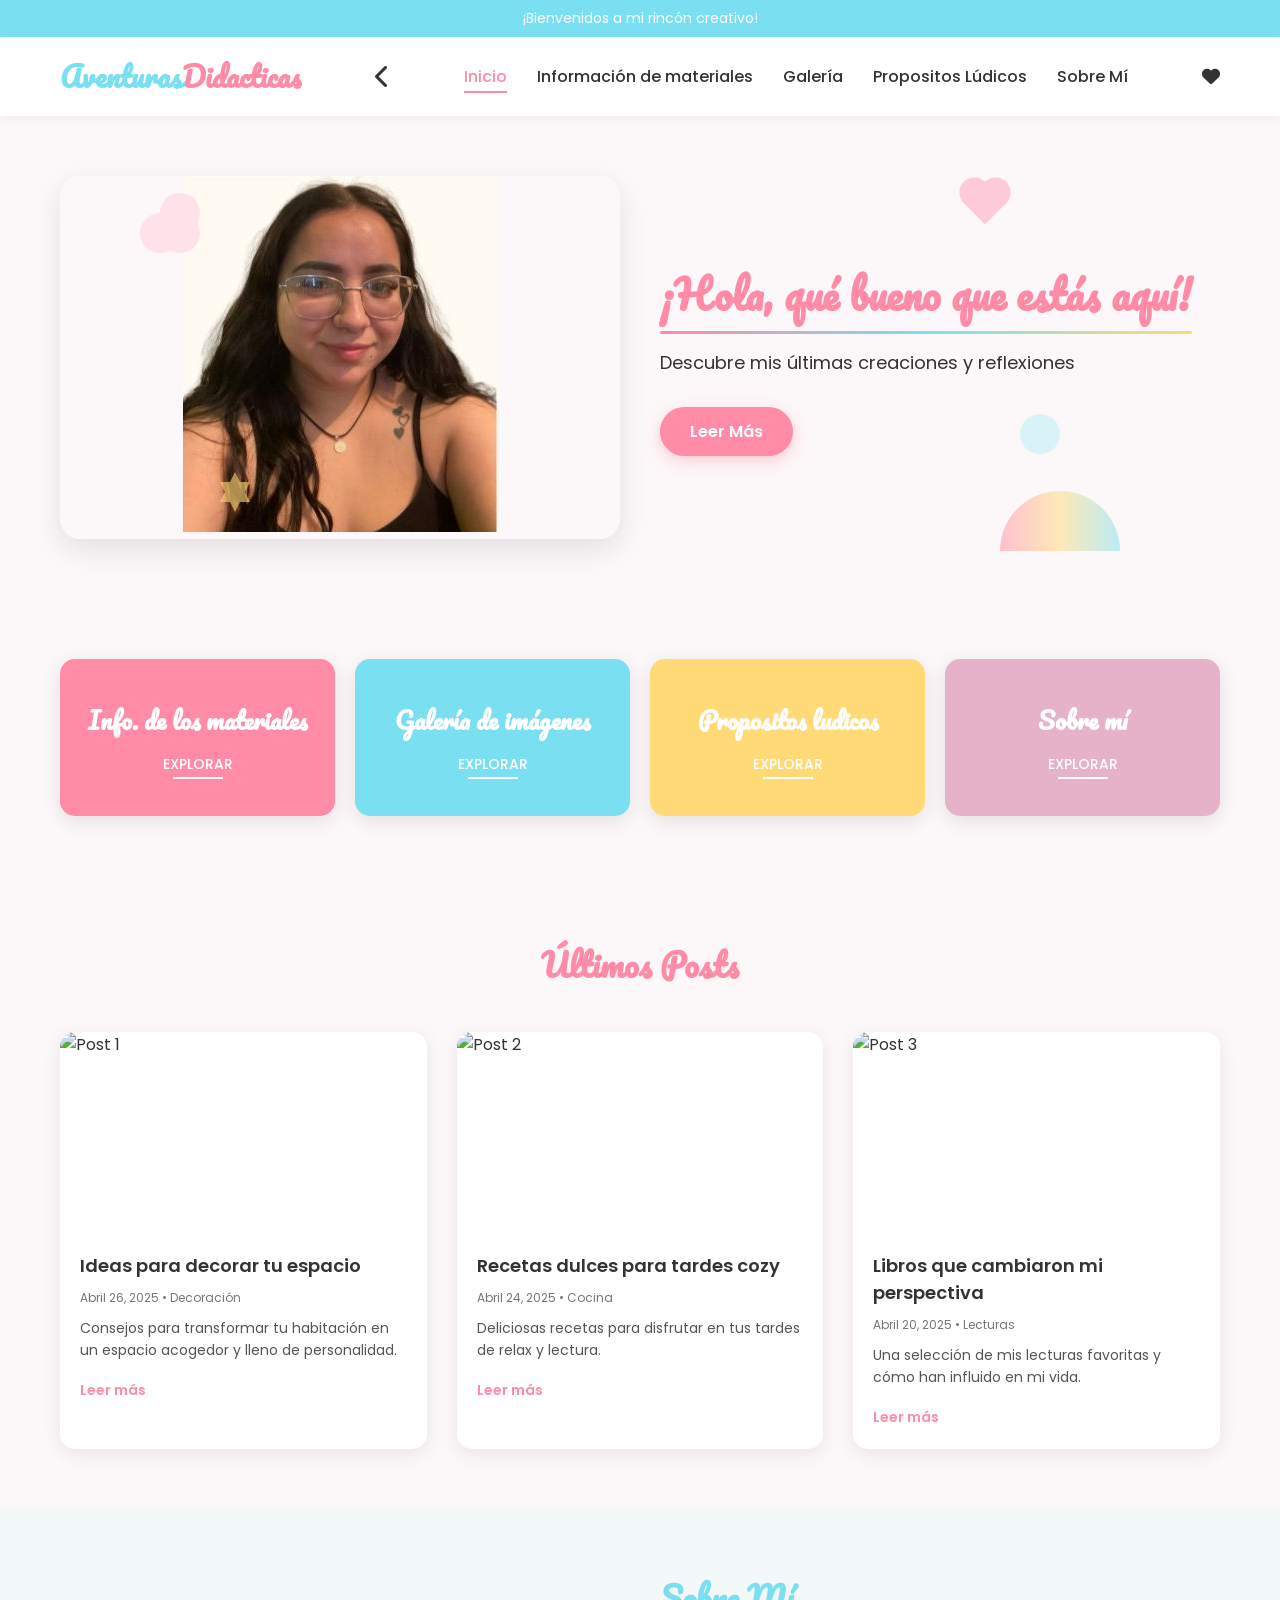
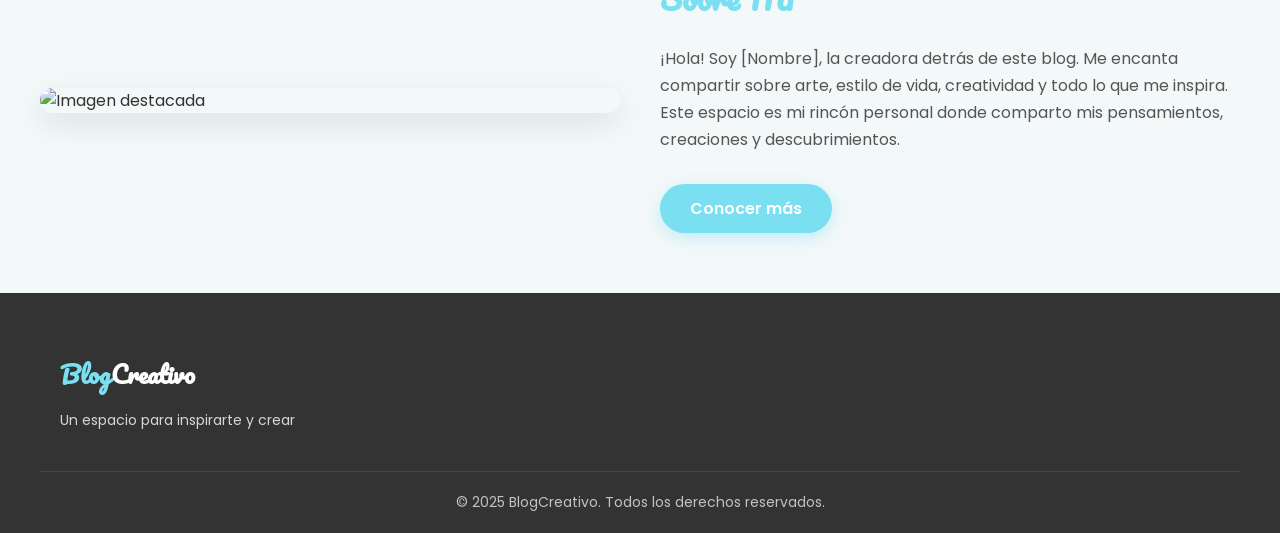
==== index.html @ 24605222 "todo" ====
<!DOCTYPE html>
<html lang="es">
<head>
    <meta charset="UTF-8">
    <meta name="viewport" content="width=device-width, initial-scale=1.0">
    <title>Dafhne Saenz</title>
    <link rel="stylesheet" href="styles.css">
    <link rel="icon" href="img/usuario.png" type="image/x-icon">
    <link href="https://cdnjs.cloudflare.com/ajax/libs/font-awesome/6.4.0/css/all.min.css" rel="stylesheet">
    <link href="https://fonts.googleapis.com/css2?family=Poppins:wght@300;400;500;600;700&family=Pacifico&display=swap" rel="stylesheet">
</head>
<body>
    <!-- Barra de navegación -->
    <header>
        <div class="header-top">
            <div class="announcement">
                <p>¡Bienvenidos a mi rincón creativo!</p>
            </div>
        </div>
        <nav>
            <div class="nav-container">
                <div class="logo">
                    <a href="index.html">
                        <h1><span>Aventuras</span>Didacticas</h1>
                    </a>
                </div>
                <div class="back-button">
                    <a href="index.html"><i class="fas fa-chevron-left"></i></a>
                </div>
                <div class="menu-items">
                    <ul>
                        <li><a href="index.html" class="active">Inicio</a></li>
                        <li><a href="info_materiales.html">Información de materiales</a></li>
                        <li><a href="galeria.html">Galería</a></li>
                        <li><a href="propositos.html">Propositos Lúdicos</a></li>
                        <li><a href="sobre_mi.html">Sobre Mí</a></li>
                    </ul>
                </div>
                <div class="social-icons">
                    <a href="#"><i class="fas fa-heart"></i></a>
                </div>
            </div>
        </nav>
    </header>

    <!-- Sección Hero -->
    <section class="hero">
        <div class="hero-content">
            <div class="hero-image">
                <img src="img/dafh.jpg" alt="Imagen destacada">
            </div>
            <div class="hero-text">
                <h2 class="fancy-title">¡Hola, qué bueno que estás aquí!</h2>
                <p>Descubre mis últimas creaciones y reflexiones </p>
                <a href="#latest-posts" class="btn btn-primary">Leer Más</a>
            </div>
        </div>
        <div class="decorative-elements">
            <div class="rainbow"></div>
            <div class="flower flower-1"></div>
            <div class="flower flower-2"></div>
            <div class="heart heart-1"></div>
            <div class="star star-1"></div>
        </div>
    </section>

    <!-- Categorías -->
    <section class="categories">
        <div class="category-grid">
            <a href="info_materiales.html">
                <div class="category-card" style="background-color: #FF8BA7;">
                    <h3>Info. de los materiales</h3>
                    <span class="shop-now">explorar</span>
                </div>
            </a>
            <a href="galeria.html">
                <div class="category-card" style="background-color: #7BDFF2;">
                    <h3>Galería de imágenes</h3>
                    <span class="shop-now">explorar</span>
                </div>
            </a>
            <a href="propositos.html">
                <div class="category-card" style="background-color: #FFDA77;">
                    <h3>Propositos ludicos</h3>
                    <span class="shop-now">explorar</span>
                </div>
            </a>
            <a href="sobre_mi.html">
                <div class="category-card" style="background-color: #E5B2CA;">
                    <h3>Sobre mí</h3>
                    <span class="shop-now">explorar</span>
                </div>
            </a>
        </div>
    </section>
    <!-- Últimos Posts -->
    <section class="latest-posts" id="latest-posts">
        <h2 class="section-title">Últimos Posts</h2>
        <div class="posts-grid">
            <article class="post-card">
                <div class="post-image">
                    <img src="placeholder-post1.jpg" alt="Post 1">
                </div>
                <div class="post-info">
                    <h3>Ideas para decorar tu espacio</h3>
                    <p class="post-meta">Abril 26, 2025 • Decoración</p>
                    <p class="post-excerpt">Consejos para transformar tu habitación en un espacio acogedor y lleno de personalidad.</p>
                    <a href="#" class="read-more">Leer más</a>
                </div>
            </article>
            <article class="post-card">
                <div class="post-image">
                    <img src="placeholder-post2.jpg" alt="Post 2">
                </div>
                <div class="post-info">
                    <h3>Recetas dulces para tardes cozy</h3>
                    <p class="post-meta">Abril 24, 2025 • Cocina</p>
                    <p class="post-excerpt">Deliciosas recetas para disfrutar en tus tardes de relax y lectura.</p>
                    <a href="#" class="read-more">Leer más</a>
                </div>
            </article>
            <article class="post-card">
                <div class="post-image">
                    <img src="placeholder-post3.jpg" alt="Post 3">
                </div>
                <div class="post-info">
                    <h3>Libros que cambiaron mi perspectiva</h3>
                    <p class="post-meta">Abril 20, 2025 • Lecturas</p>
                    <p class="post-excerpt">Una selección de mis lecturas favoritas y cómo han influido en mi vida.</p>
                    <a href="#" class="read-more">Leer más</a>
                </div>
            </article>
        </div>
    </section>

    <!-- Sección Destacada -->
    <section class="featured-section">
        <div class="featured-content">
            <div class="featured-image">
                <img src="placeholder-featured.jpg" alt="Imagen destacada">
            </div>
            <div class="featured-text">
                <h2>Sobre Mí</h2>
                <p>¡Hola! Soy [Nombre], la creadora detrás de este blog. Me encanta compartir sobre arte, estilo de vida, creatividad y todo lo que me inspira. Este espacio es mi rincón personal donde comparto mis pensamientos, creaciones y descubrimientos.</p>
                <a href="#" class="btn btn-secondary">Conocer más</a>
            </div>
        </div>
    </section>

    <!-- Footer -->
    <footer>
        <div class="footer-content">
            <div class="footer-logo">
                <h3><span>Blog</span>Creativo</h3>
                <p>Un espacio para inspirarte y crear</p>
            </div>
        </div>
        <div class="footer-bottom">
            <p>&copy; 2025 BlogCreativo. Todos los derechos reservados.</p>
        </div>
    </footer>

    <script src="script.js"></script>
</body>
</html>
---- styles.css ----
/* Estilos Generales */
:root {
    --primary-color: #FF8BA7;
    --secondary-color: #7BDFF2;
    --accent-color: #FFDA77;
    --light-color: #FCF7F8;
    --dark-color: #333333;
    --font-primary: 'Poppins', sans-serif;
    --font-accent: 'Pacifico', cursive;
}

* {
    margin: 0;
    padding: 0;
    box-sizing: border-box;
}

body {
    font-family: var(--font-primary);
    color: var(--dark-color);
    background-color: #fcf7f8;
    overflow-x: hidden;
}

a {
    text-decoration: none;
    color: inherit;
}

ul {
    list-style: none;
}

img {
    max-width: 100%;
    height: auto;
}

/* Animaciones generales */
@keyframes float {
    0% { transform: translateY(0); }
    50% { transform: translateY(-10px); }
    100% { transform: translateY(0); }
}

@keyframes fadeIn {
    from { opacity: 0; }
    to { opacity: 1; }
}

@keyframes pulse {
    0% { transform: scale(1); }
    50% { transform: scale(1.05); }
    100% { transform: scale(1); }
}

/* Header */
.header-top {
    background-color: var(--secondary-color);
    padding: 8px 0;
    text-align: center;
}

.announcement p {
    font-size: 14px;
    color: white;
    margin: 0;
}

nav {
    background-color: white;
    padding: 15px 0;
    box-shadow: 0 2px 10px rgba(0, 0, 0, 0.05);
    position: sticky;
    top: 0;
    z-index: 100;
}

.nav-container {
    display: flex;
    justify-content: space-between;
    align-items: center;
    max-width: 1200px;
    margin: 0 auto;
    padding: 0 20px;
}

.logo h1 {
    font-family: var(--font-accent);
    font-size: 28px;
    color: var(--primary-color);
}

.logo span {
    color: var(--secondary-color);
}

.back-button {
    font-size: 24px;
    color: var(--dark-color);
    cursor: pointer;
}

.menu-items ul {
    display: flex;
    gap: 30px;
}

.menu-items a {
    font-size: 16px;
    font-weight: 500;
    transition: color 0.3s ease;
    position: relative;
}

.menu-items a:hover {
    color: var(--primary-color);
}

.menu-items a.active {
    color: var(--primary-color);
}

.menu-items a.active:after {
    content: '';
    position: absolute;
    bottom: -5px;
    left: 0;
    width: 100%;
    height: 2px;
    background-color: var(--primary-color);
}

.social-icons {
    display: flex;
    gap: 15px;
}

.social-icons a {
    font-size: 18px;
    color: var(--dark-color);
    transition: color 0.3s ease;
}

.social-icons a:hover {
    color: var(--primary-color);
}

/* Hero Section */
.hero {
    padding: 60px 20px;
    max-width: 1200px;
    margin: 0 auto;
    position: relative;
    overflow: hidden;
}

.hero-content {
    display: flex;
    align-items: center;
    gap: 40px;
}

.hero-image {
    flex: 1;
    border-radius: 20px;
    display: block;
    margin: 0 auto;
    text-align: center;
    overflow: hiddesn;
    box-shadow: 0 10px 30px rgba(0, 0, 0, 0.1);
    transition: transform 0.5s ease;
}

.hero-image:hover {
    transform: translateY(-10px);
}

.hero-text {
    flex: 1;
    z-index: 2;
}

.fancy-title {
    font-family: var(--font-accent);
    font-size: 40px;
    margin-bottom: 20px;
    color: var(--primary-color);
    position: relative;
    display: inline-block;
}

.fancy-title:after {
    content: '';
    position: absolute;
    bottom: -5px;
    left: 0;
    width: 100%;
    height: 3px;
    background: linear-gradient(to right, var(--primary-color), var(--secondary-color), var(--accent-color));
    border-radius: 3px;
}

.hero-text p {
    font-size: 18px;
    line-height: 1.6;
    margin-bottom: 30px;
}

.btn {
    display: inline-block;
    padding: 12px 30px;
    border-radius: 30px;
    font-weight: 600;
    font-size: 16px;
    cursor: pointer;
    transition: all 0.3s ease;
}

.btn-primary {
    background-color: var(--primary-color);
    color: white;
    box-shadow: 0 5px 15px rgba(255, 139, 167, 0.4);
}

.btn-primary:hover {
    background-color: #ff7a9a;
    transform: translateY(-3px);
}

.btn-secondary {
    background-color: var(--secondary-color);
    color: white;
    box-shadow: 0 5px 15px rgba(123, 223, 242, 0.4);
}

.btn-secondary:hover {
    background-color: #6ad0e3;
    transform: translateY(-3px);
}

/* Elementos decorativos */
.decorative-elements {
    position: absolute;
    width: 100%;
    height: 100%;
    top: 0;
    left: 0;
    z-index: 1;
    pointer-events: none;
}

.rainbow {
    position: absolute;
    width: 120px;
    height: 60px;
    border-top-left-radius: 60px;
    border-top-right-radius: 60px;
    background: linear-gradient(to right, #ff8ba7, #ffda77, #7bdff2);
    right: 10%;
    bottom: 10%;
    opacity: 0.5;
    animation: float 6s ease-in-out infinite;
}

.flower {
    position: absolute;
    width: 40px;
    height: 40px;
    border-radius: 50%;
}

.flower-1 {
    background-color: #FFE1E9;
    top: 20%;
    left: 10%;
    animation: float 4s ease-in-out infinite;
}

.flower-2 {
    background-color: #D9F2F8;
    bottom: 30%;
    right: 15%;
    animation: float 5s ease-in-out infinite 1s;
}

.flower:before, .flower:after {
    content: '';
    position: absolute;
    width: 40px;
    height: 40px;
    border-radius: 50%;
}

.flower-1:before {
    background-color: #FFE1E9;
    top: -20px;
    left: 0;
}

.flower-1:after {
    background-color: #FFE1E9;
    top: 0;
    left: -20px;
}

.heart {
    position: absolute;
    width: 30px;
    height: 30px;
    background-color: var(--primary-color);
    transform: rotate(45deg);
    opacity: 0.4;
    animation: pulse 4s ease-in-out infinite;
}

.heart-1 {
    top: 15%;
    right: 20%;
}

.heart:before, .heart:after {
    content: '';
    position: absolute;
    width: 30px;
    height: 30px;
    border-radius: 50%;
    background-color: var(--primary-color);
}

.heart:before {
    top: -15px;
    left: 0;
}

.heart:after {
    top: 0;
    left: -15px;
}

.star {
    position: absolute;
    width: 0;
    height: 0;
    border-left: 15px solid transparent;
    border-right: 15px solid transparent;
    border-bottom: 30px solid var(--accent-color);
    opacity: 0.6;
    animation: float 5s ease-in-out infinite 0.5s;
}

.star-1 {
    bottom: 20%;
    left: 15%;
}

.star:after {
    content: '';
    position: absolute;
    width: 0;
    height: 0;
    border-left: 15px solid transparent;
    border-right: 15px solid transparent;
    border-top: 30px solid var(--accent-color);
    top: 10px;
    left: -15px;
}

/* Categorías */
.categories {
    padding: 60px 20px;
    max-width: 1200px;
    margin: 0 auto;
}

.category-grid {
    display: grid;
    grid-template-columns: repeat(4, 1fr);
    gap: 20px;
}

.category-card {
    border-radius: 15px;
    padding: 40px 20px;
    text-align: center;
    color: white;
    box-shadow: 0 5px 20px rgba(0, 0, 0, 0.1);
    transition: transform 0.3s ease;
    cursor: pointer;
    position: relative;
    overflow: hidden;
}

.category-card:hover {
    transform: translateY(-10px);
}

.category-card h3 {
    font-family: var(--font-accent);
    font-size: 24px;
    margin-bottom: 10px;
}

.shop-now {
    font-size: 14px;
    font-weight: 500;
    text-transform: uppercase;
    position: relative;
}

.shop-now:after {
    content: '';
    position: absolute;
    bottom: -5px;
    left: 50%;
    transform: translateX(-50%);
    width: 50px;
    height: 2px;
    background-color: white;
    transition: width 0.3s ease;
}

.category-card:hover .shop-now:after {
    width: 80px;
}

/* Suscripción */
.subscribe {
    background-color: #FFE1E9;
    padding: 60px 20px;
    text-align: center;
    position: relative;
    overflow: hidden;
}

.rainbow-icon {
    width: 80px;
    height: 40px;
    border-top-left-radius: 80px;
    border-top-right-radius: 80px;
    background: linear-gradient(to right, #ff8ba7, #ffda77, #7bdff2, #ff8ba7);
    margin: 0 auto 20px;
    position: relative;
    overflow: hidden;
}

.rainbow-icon:before {
    content: '';
    position: absolute;
    width: 60px;
    height: 60px;
    background-color: white;
    border-radius: 50%;
    bottom: -30px;
    left: 50%;
    transform: translateX(-50%);
}

.subscribe-title {
    font-family: var(--font-accent);
    font-size: 36px;
    margin-bottom: 20px;
    background: linear-gradient(to right, #ff8ba7, #ffda77, #7bdff2, #ff8ba7);
    -webkit-background-clip: text;
    background-clip: text;
    color: transparent;
    display: inline-block;
}

.subscribe p {
    font-size: 16px;
    max-width: 500px;
    margin: 0 auto 30px;
}

.subscribe-form {
    display: flex;
    max-width: 500px;
    margin: 0 auto;
}

.subscribe-form input {
    flex: 1;
    padding: 15px;
    border: none;
    border-radius: 30px 0 0 30px;
    font-size: 14px;
}

.subscribe-form button {
    background-color: var(--primary-color);
    color: white;
    border: none;
    border-radius: 0 30px 30px 0;
    padding: 0 20px;
    cursor: pointer;
    transition: background-color 0.3s ease;
}

.subscribe-form button:hover {
    background-color: #ff7a9a;
}

/* Últimos Posts */
.latest-posts {
    padding: 60px 20px;
    max-width: 1200px;
    margin: 0 auto;
}

.section-title {
    font-family: var(--font-accent);
    font-size: 32px;
    text-align: center;
    margin-bottom: 40px;
    color: var(--primary-color);
}

.posts-grid {
    display: grid;
    grid-template-columns: repeat(3, 1fr);
    gap: 30px;
}

.post-card {
    background-color: white;
    border-radius: 15px;
    overflow: hidden;
    box-shadow: 0 5px 20px rgba(0, 0, 0, 0.08);
    transition: transform 0.3s ease;
}

.post-card:hover {
    transform: translateY(-10px);
}

.post-image {
    height: 200px;
    overflow: hidden;
}

.post-image img {
    width: 100%;
    height: 100%;
    object-fit: cover;
    transition: transform 0.5s ease;
}

.post-card:hover .post-image img {
    transform: scale(1.1);
}

.post-info {
    padding: 20px;
}

.post-info h3 {
    font-size: 18px;
    margin-bottom: 10px;
    font-weight: 600;
}

.post-meta {
    font-size: 12px;
    color: #777;
    margin-bottom: 10px;
}

.post-excerpt {
    font-size: 14px;
    line-height: 1.6;
    margin-bottom: 15px;
    color: #555;
}

.read-more {
    font-size: 14px;
    font-weight: 600;
    color: var(--primary-color);
    position: relative;
}

.read-more:after {
    content: '';
    position: absolute;
    bottom: -3px;
    left: 0;
    width: 0;
    height: 2px;
    background-color: var(--primary-color);
    transition: width 0.3s ease;
}

.read-more:hover:after {
    width: 100%;
}

/* Sección Destacada */
.featured-section {
    padding: 60px 20px;
    background-color: #F3F8F9;
}

.featured-content {
    max-width: 1200px;
    margin: 0 auto;
    display: flex;
    gap: 40px;
    align-items: center;
}

.featured-image {
    flex: 1;
    border-radius: 20px;
    overflow: hidden;
    box-shadow: 0 10px 30px rgba(0, 0, 0, 0.1);
}

.featured-text {
    flex: 1;
}

.featured-text h2 {
    font-family: var(--font-accent);
    font-size: 32px;
    margin-bottom: 20px;
    color: var(--secondary-color);
}

.featured-text p {
    font-size: 16px;
    line-height: 1.7;
    margin-bottom: 30px;
    color: #555;
}

/* Footer */
footer {
    background-color: #333;
    color: white;
    padding-top: 60px;
}

.footer-content {
    max-width: 1200px;
    margin: 0 auto;
    display: flex;
    padding: 0 20px 40px;
    border-bottom: 1px solid rgba(255, 255, 255, 0.1);
}

.footer-logo {
    flex: 1;
}

.footer-logo h3 {
    font-family: var(--font-accent);
    font-size: 24px;
    margin-bottom: 15px;
}

.footer-logo span {
    color: var(--secondary-color);
}

.footer-logo p {
    font-size: 14px;
    opacity: 0.8;
}

.footer-links {
    flex: 2;
    display: flex;
    justify-content: space-between;
}

.footer-column h4 {
    font-size: 18px;
    margin-bottom: 20px;
    position: relative;
    display: inline-block;
}

.footer-column h4:after {
    content: '';
    position: absolute;
    bottom: -5px;
    left: 0;
    width: 30px;
    height: 2px;
    background-color: var(--primary-color);
}

.footer-column ul li {
    margin-bottom: 10px;
}

.footer-column ul li a {
    font-size: 14px;
    opacity: 0.8;
    transition: opacity 0.3s ease;
}

.footer-column ul li a:hover {
    opacity: 1;
}

.footer-column .social-icons {
    display: flex;
    gap: 15px;
}

.footer-column .social-icons a {
    font-size: 18px;
    opacity: 0.8;
    transition: opacity 0.3s ease;
}

.footer-column .social-icons a:hover {
    opacity: 1;
}

.footer-bottom {
    text-align: center;
    padding: 20px;
    font-size: 14px;
    opacity: 0.7;
}

/* Responsive */
@media (max-width: 1024px) {
    .category-grid {
        grid-template-columns: repeat(2, 1fr);
    }
    
    .posts-grid {
        grid-template-columns: repeat(2, 1fr);
    }
}

@media (max-width: 768px) {
    .hero-content {
        flex-direction: column;
    }
    
    .hero-image {
        width: 80%;
        margin: 0 auto;
    }
    
    .hero-text {
        text-align: center;
    }
    
    .posts-grid {
        grid-template-columns: 1fr;
    }
    
    .featured-content {
        flex-direction: column;
    }
    
    .footer-content {
        flex-direction: column;
        gap: 40px;
    }
    
    .footer-links {
        flex-direction: column;
        gap: 30px;
    }
}

@media (max-width: 576px) {
    .menu-items {
        display: none;
    }
    
    .category-grid {
        grid-template-columns: 1fr;
    }
}
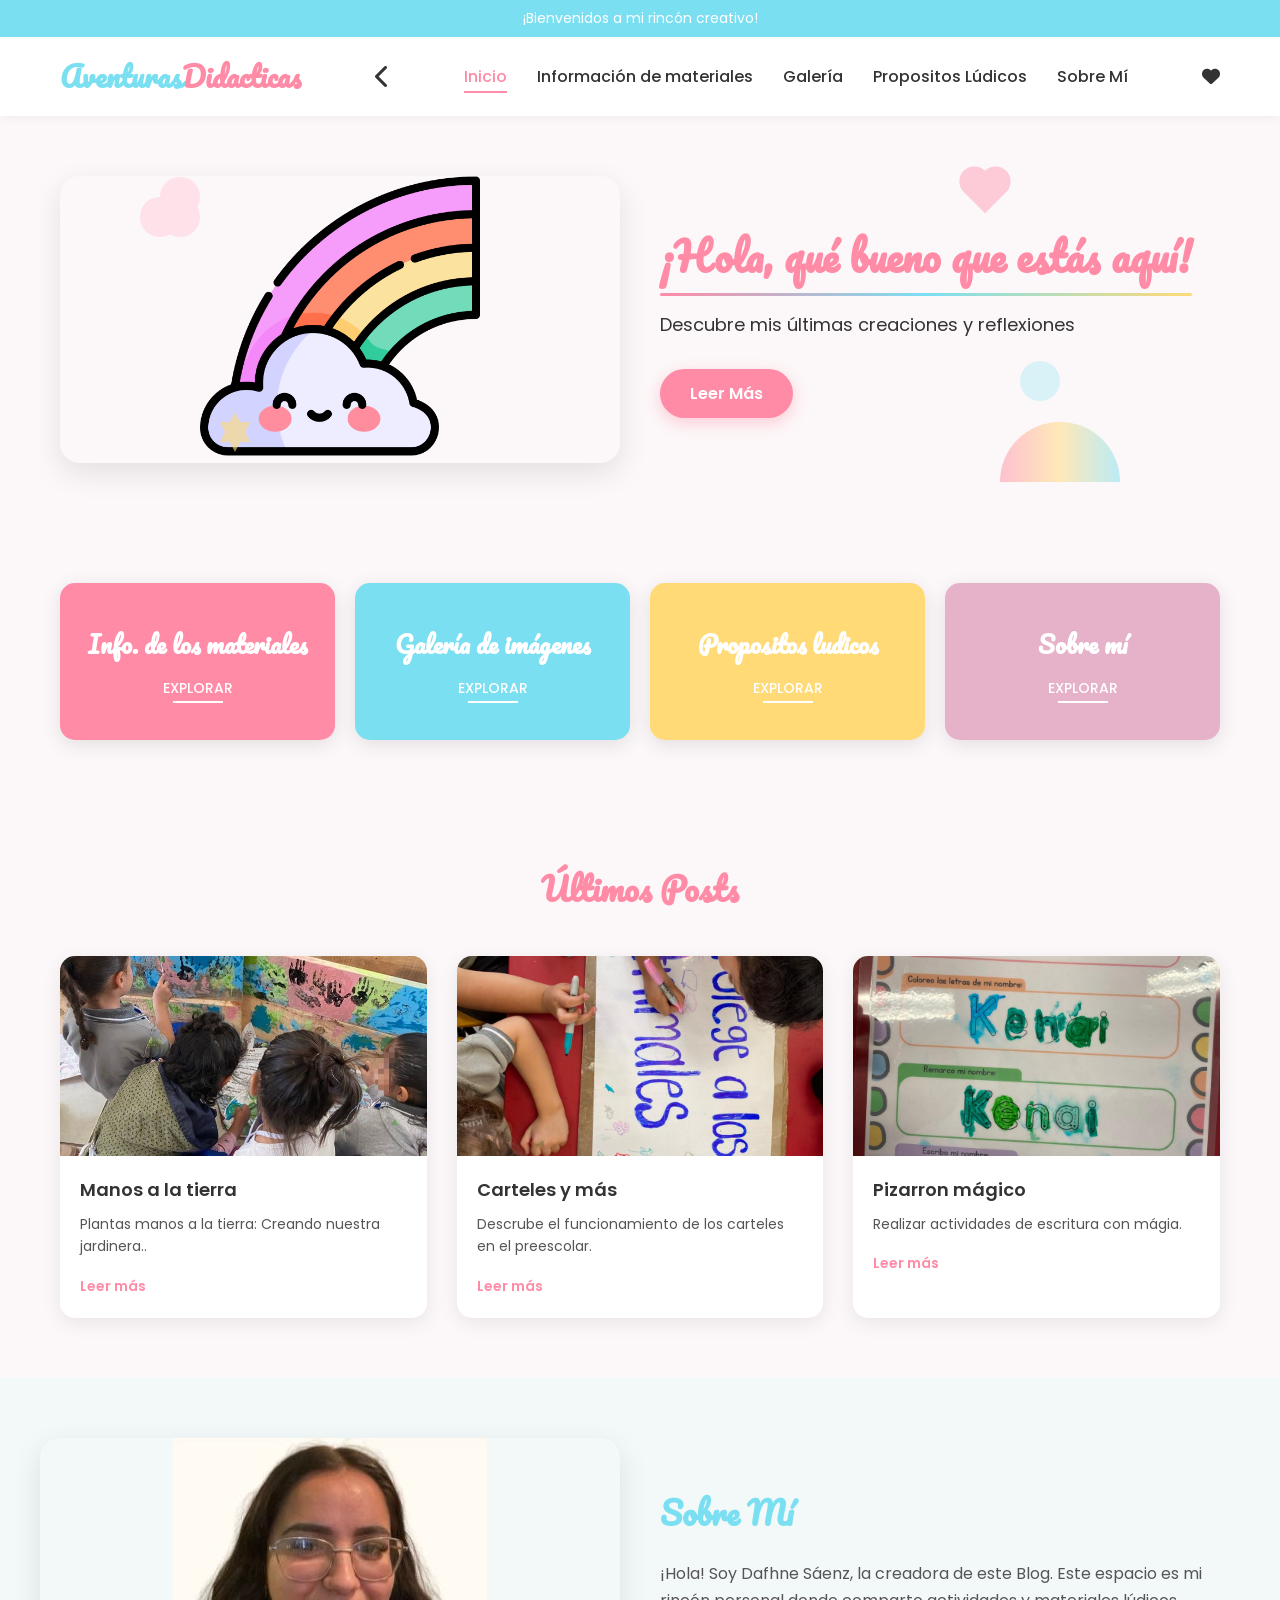
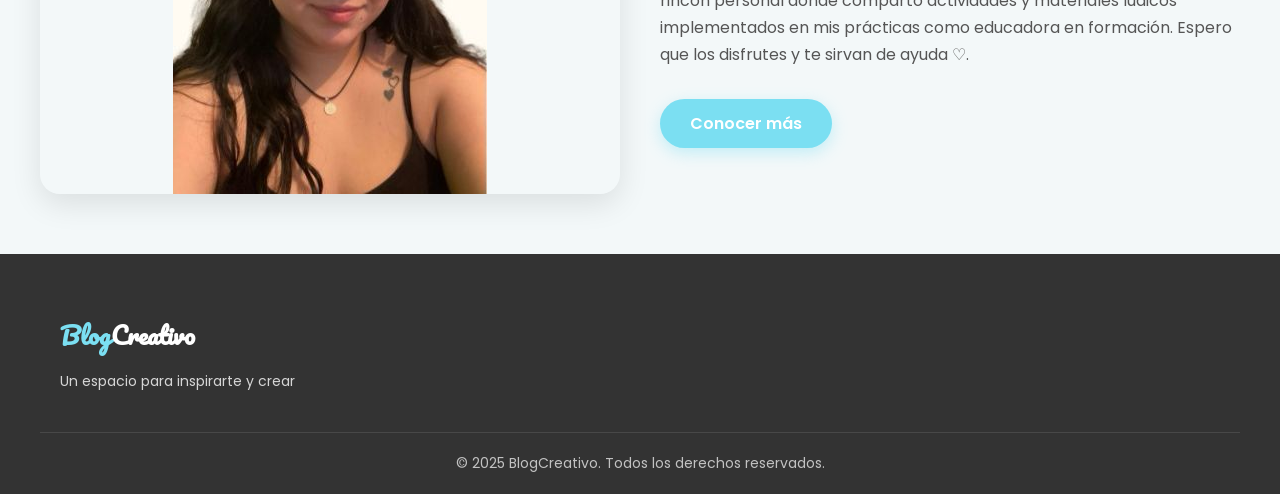
==== commit c2127512: "ok" ====
--- a/index.html
+++ b/index.html
@@ -1,5 +1,6 @@
 <!DOCTYPE html>
 <html lang="es">
+
 <head>
     <meta charset="UTF-8">
     <meta name="viewport" content="width=device-width, initial-scale=1.0">
@@ -7,8 +8,10 @@
     <link rel="stylesheet" href="styles.css">
     <link rel="icon" href="img/usuario.png" type="image/x-icon">
     <link href="https://cdnjs.cloudflare.com/ajax/libs/font-awesome/6.4.0/css/all.min.css" rel="stylesheet">
-    <link href="https://fonts.googleapis.com/css2?family=Poppins:wght@300;400;500;600;700&family=Pacifico&display=swap" rel="stylesheet">
+    <link href="https://fonts.googleapis.com/css2?family=Poppins:wght@300;400;500;600;700&family=Pacifico&display=swap"
+        rel="stylesheet">
 </head>
+
 <body>
     <!-- Barra de navegación -->
     <header>
@@ -47,7 +50,7 @@
     <section class="hero">
         <div class="hero-content">
             <div class="hero-image">
-                <img src="img/dafh.jpg" alt="Imagen destacada">
+                <img id="arco" src="img/arcoiris.png" alt="Imagen destacada">
             </div>
             <div class="hero-text">
                 <h2 class="fancy-title">¡Hola, qué bueno que estás aquí!</h2>
@@ -99,35 +102,32 @@
         <div class="posts-grid">
             <article class="post-card">
                 <div class="post-image">
-                    <img src="placeholder-post1.jpg" alt="Post 1">
+                    <img src="img/galeria/gal (1).jpg" alt="Post 1">
                 </div>
                 <div class="post-info">
-                    <h3>Ideas para decorar tu espacio</h3>
-                    <p class="post-meta">Abril 26, 2025 • Decoración</p>
-                    <p class="post-excerpt">Consejos para transformar tu habitación en un espacio acogedor y lleno de personalidad.</p>
-                    <a href="#" class="read-more">Leer más</a>
+                    <h3>Manos a la tierra</h3>
+                    <p class="post-excerpt">Plantas manos a la tierra: Creando nuestra jardinera..</p>
+                    <a href="galeria.html" class="read-more">Leer más</a>
                 </div>
             </article>
             <article class="post-card">
                 <div class="post-image">
-                    <img src="placeholder-post2.jpg" alt="Post 2">
+                    <img src="img/galeria/gal (20).jpg" alt="Post 2">
                 </div>
                 <div class="post-info">
-                    <h3>Recetas dulces para tardes cozy</h3>
-                    <p class="post-meta">Abril 24, 2025 • Cocina</p>
-                    <p class="post-excerpt">Deliciosas recetas para disfrutar en tus tardes de relax y lectura.</p>
-                    <a href="#" class="read-more">Leer más</a>
+                    <h3>Carteles y más</h3>
+                    <p class="post-excerpt">Descrube el funcionamiento de los carteles en el preescolar.</p>
+                    <a href="galeria.html" class="read-more">Leer más</a>
                 </div>
             </article>
             <article class="post-card">
                 <div class="post-image">
-                    <img src="placeholder-post3.jpg" alt="Post 3">
+                    <img src="img/galeria/gal (19).jpg" alt="Post 3">
                 </div>
                 <div class="post-info">
-                    <h3>Libros que cambiaron mi perspectiva</h3>
-                    <p class="post-meta">Abril 20, 2025 • Lecturas</p>
-                    <p class="post-excerpt">Una selección de mis lecturas favoritas y cómo han influido en mi vida.</p>
-                    <a href="#" class="read-more">Leer más</a>
+                    <h3>Pizarron mágico</h3>
+                    <p class="post-excerpt">Realizar actividades de escritura con mágia.</p>
+                    <a href="galeria.html" class="read-more">Leer más</a>
                 </div>
             </article>
         </div>
@@ -137,11 +137,12 @@
     <section class="featured-section">
         <div class="featured-content">
             <div class="featured-image">
-                <img src="placeholder-featured.jpg" alt="Imagen destacada">
+                <img src="img/dafh.jpg" alt="Imagen destacada">
             </div>
             <div class="featured-text">
                 <h2>Sobre Mí</h2>
-                <p>¡Hola! Soy [Nombre], la creadora detrás de este blog. Me encanta compartir sobre arte, estilo de vida, creatividad y todo lo que me inspira. Este espacio es mi rincón personal donde comparto mis pensamientos, creaciones y descubrimientos.</p>
+                <p>¡Hola! Soy Dafhne Sáenz, la creadora de este Blog. Este espacio es mi rincón personal donde comparto actividades y materiales lúdicos implementados en mis prácticas como educadora en formación.
+                    Espero que los disfrutes y te sirvan de ayuda ♡.</p>
                 <a href="#" class="btn btn-secondary">Conocer más</a>
             </div>
         </div>
@@ -162,4 +163,5 @@
 
     <script src="script.js"></script>
 </body>
+
 </html>
--- a/styles.css
+++ b/styles.css
@@ -165,11 +165,17 @@
     flex: 1;
     border-radius: 20px;
     display: block;
-    margin: 0 auto;
+    margin: 0 a7uto;
     text-align: center;
     overflow: hiddesn;
     box-shadow: 0 10px 30px rgba(0, 0, 0, 0.1);
     transition: transform 0.5s ease;
+}
+
+#arco {
+    width: 50%;
+    height: 100%;
+    
 }
 
 .hero-image:hover {
@@ -610,6 +616,9 @@
 }
 
 .featured-image {
+    display: flex;
+    justify-content: center;
+    align-items: center;
     flex: 1;
     border-radius: 20px;
     overflow: hidden;
